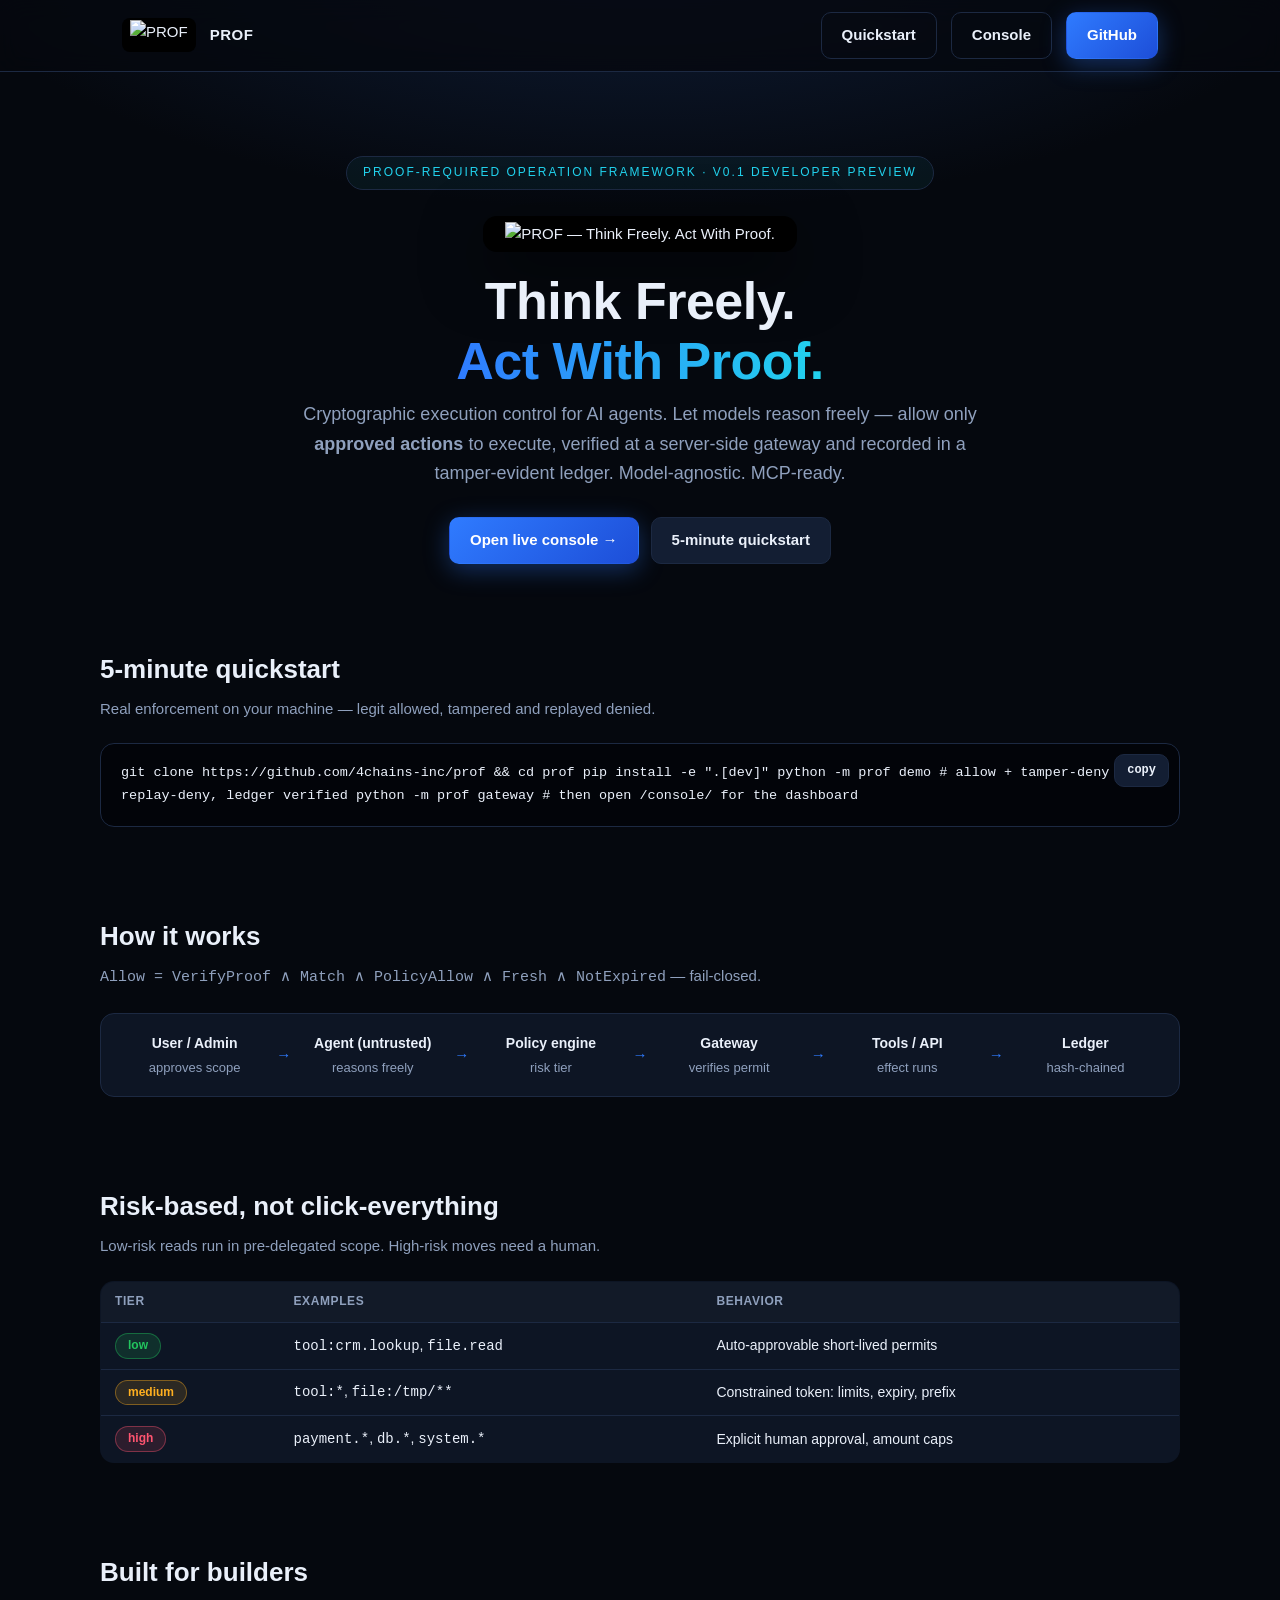
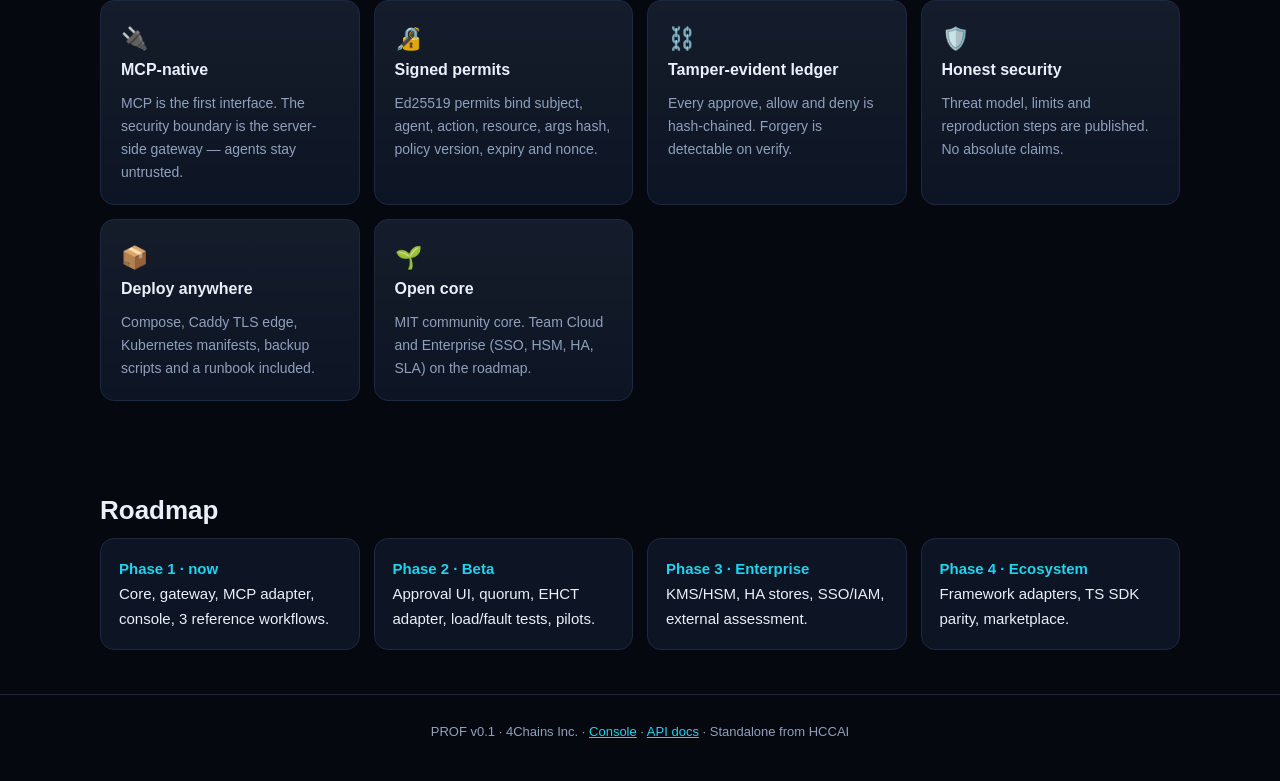
==== prof/landing.html @ af8ca9b2 "PROF console v2 + landing: tabbed ops UI, charts, red-team x5, ledger drawer, honest docs" ====
<!DOCTYPE html>
<html lang="en">
<head>
<meta charset="utf-8" />
<meta name="viewport" content="width=device-width, initial-scale=1" />
<title>PROF — Think Freely. Act With Proof.</title>
<meta name="description" content="PROF is cryptographic execution control for AI agents. Model-agnostic, MCP-ready. Think Freely. Act With Proof." />
<link rel="icon" href="/console/favicon.svg" type="image/svg+xml" />
<style>
:root{--bg:#05080e;--bg2:#0a101b;--panel:#0d1524;--line:#1c2942;--txt:#eaf0fa;--mut:#8fa0bd;--acc:#2f7bff;--cyan:#22d3ee;--ok:#22c55e;--bad:#ff5470;--warn:#ffb020;--r:14px}
*{box-sizing:border-box}html{scroll-behavior:smooth}
body{margin:0;background:radial-gradient(1200px 500px at 50% -10%,#10203d 0%,var(--bg) 60%) fixed,var(--bg);color:var(--txt);font:15px/1.65 -apple-system,BlinkMacSystemFont,"Segoe UI",Inter,Roboto,sans-serif}
a{color:var(--cyan)}
.wrap{max-width:1080px;margin:0 auto;padding:0 22px}
.nav{position:sticky;top:0;z-index:10;backdrop-filter:blur(12px);background:rgba(5,8,14,.8);border-bottom:1px solid var(--line)}
.nav .wrap{display:flex;align-items:center;gap:14px;padding:12px 22px}
.nav img{height:34px;background:#000;border-radius:8px;padding:2px 8px}
.nav .sp{flex:1}
.btn{display:inline-block;border:1px solid var(--line);background:#131e33;color:var(--txt);border-radius:10px;padding:10px 20px;font:inherit;font-weight:600;cursor:pointer;text-decoration:none}
.btn:hover{border-color:var(--acc)}
.btn.pri{background:linear-gradient(135deg,var(--acc),#1d4ed8);border-color:transparent;color:#fff;box-shadow:0 6px 24px rgba(47,123,255,.35)}
.btn.ghost{background:transparent}
.hero{padding:84px 0 40px;text-align:center}
.hero .kicker{display:inline-block;font-size:12px;letter-spacing:2px;text-transform:uppercase;color:var(--cyan);border:1px solid var(--line);border-radius:999px;padding:6px 16px;background:rgba(34,211,238,.06)}
.hero img{height:74px;background:#000;border-radius:14px;padding:6px 22px;margin:26px 0 6px;box-shadow:0 20px 60px rgba(0,0,0,.6)}
.hero h1{font-size:clamp(30px,5vw,52px);line-height:1.15;margin:14px 0 8px;letter-spacing:-.5px}
.hero h1 .grad{background:linear-gradient(90deg,var(--acc),var(--cyan));-webkit-background-clip:text;background-clip:text;color:transparent}
.hero p.sub{color:var(--mut);font-size:18px;max-width:680px;margin:0 auto 28px}
.hero .cta{display:flex;gap:12px;justify-content:center;flex-wrap:wrap}
.code{background:#020409;border:1px solid var(--line);border-radius:var(--r);padding:18px 20px;font:13.5px/1.7 ui-monospace,SFMono-Regular,Menlo,Consolas,monospace;overflow-x:auto;position:relative}
.code .copy{position:absolute;top:10px;right:10px;font-size:12px;padding:5px 12px}
.sec{padding:44px 0}
.sec h2{font-size:26px;margin:0 0 6px}
.sec p.lead{color:var(--mut);margin:0 0 22px}
.grid3{display:grid;grid-template-columns:repeat(auto-fit,minmax(240px,1fr));gap:14px}
.card{background:linear-gradient(180deg,rgba(255,255,255,.03),transparent),var(--panel);border:1px solid var(--line);border-radius:var(--r);padding:20px}
.card h3{margin:0 0 8px;font-size:16px}
.card p{margin:0;color:var(--mut);font-size:14px}
.card .ico{font-size:22px}
table{width:100%;border-collapse:collapse;font-size:14px;background:var(--panel);border:1px solid var(--line);border-radius:var(--r);overflow:hidden}
th,td{text-align:left;padding:10px 14px;border-bottom:1px solid var(--line)}
th{color:var(--mut);font-size:12px;text-transform:uppercase;letter-spacing:.6px;background:rgba(255,255,255,.02)}
.badge{display:inline-block;font-size:12px;font-weight:700;border-radius:999px;padding:2px 12px}
.b-low{background:rgba(34,197,94,.15);color:var(--ok);border:1px solid rgba(34,197,94,.4)}
.b-med{background:rgba(255,176,32,.13);color:var(--warn);border:1px solid rgba(255,176,32,.4)}
.b-high{background:rgba(255,84,112,.13);color:var(--bad);border:1px solid rgba(255,84,112,.4)}
.flow{display:flex;align-items:stretch;gap:0;flex-wrap:wrap;background:var(--panel);border:1px solid var(--line);border-radius:var(--r);padding:18px}
.flow div{flex:1 1 120px;text-align:center;font-size:13px;color:var(--mut)}
.flow div b{display:block;color:var(--txt);font-size:14px;margin-bottom:2px}
.flow .ar{align-self:center;flex:0 0 auto;color:var(--acc);font-weight:700;padding:0 6px}
footer{border-top:1px solid var(--line);padding:26px 0 40px;color:var(--mut);font-size:13px;text-align:center}
.steps{display:grid;grid-template-columns:repeat(auto-fit,minmax(200px,1fr));gap:14px;counter-reset:s}
.step{background:var(--panel);border:1px solid var(--line);border-radius:var(--r);padding:18px}
.step b{color:var(--cyan)}
</style>
</head>
<body>
<div class="nav"><div class="wrap">
  <img src="/console/logo.png" alt="PROF" />
  <span style="font-weight:800;letter-spacing:.5px">PROF</span>
  <span class="sp"></span>
  <a class="btn ghost" href="#quickstart">Quickstart</a>
  <a class="btn ghost" href="/console/">Console</a>
  <a class="btn pri" href="https://github.com/4chains-inc/prof">GitHub</a>
</div></div>

<div class="wrap hero">
  <span class="kicker">Proof-Required Operation Framework · v0.1 Developer Preview</span><br/>
  <img src="/console/logo.png" alt="PROF — Think Freely. Act With Proof." />
  <h1>Think Freely.<br/><span class="grad">Act With Proof.</span></h1>
  <p class="sub">Cryptographic execution control for AI agents. Let models reason freely — allow only <b>approved actions</b> to execute, verified at a server-side gateway and recorded in a tamper-evident ledger. Model-agnostic. MCP-ready.</p>
  <div class="cta">
    <a class="btn pri" href="/console/">Open live console →</a>
    <a class="btn" href="#quickstart">5-minute quickstart</a>
  </div>
</div>

<div class="wrap sec" id="quickstart">
  <h2>5-minute quickstart</h2>
  <p class="lead">Real enforcement on your machine — legit allowed, tampered and replayed denied.</p>
  <div class="code"><button class="btn copy" onclick="navigator.clipText&&0;navigator.clipboard.writeText(this.parentElement.innerText)">copy</button>git clone https://github.com/4chains-inc/prof &amp;&amp; cd prof
pip install -e ".[dev]"
python -m prof demo        # allow + tamper-deny + replay-deny, ledger verified
python -m prof gateway    # then open /console/ for the dashboard</div>
</div>

<div class="wrap sec">
  <h2>How it works</h2>
  <p class="lead"><code style="font-family:ui-monospace,monospace">Allow = VerifyProof ∧ Match ∧ PolicyAllow ∧ Fresh ∧ NotExpired</code> — fail-closed.</p>
  <div class="flow">
    <div><b>User / Admin</b>approves scope</div><span class="ar">→</span>
    <div><b>Agent (untrusted)</b>reasons freely</div><span class="ar">→</span>
    <div><b>Policy engine</b>risk tier</div><span class="ar">→</span>
    <div><b>Gateway</b>verifies permit</div><span class="ar">→</span>
    <div><b>Tools / API</b>effect runs</div><span class="ar">→</span>
    <div><b>Ledger</b>hash-chained</div>
  </div>
</div>

<div class="wrap sec">
  <h2>Risk-based, not click-everything</h2>
  <p class="lead">Low-risk reads run in pre-delegated scope. High-risk moves need a human.</p>
  <table><thead><tr><th>Tier</th><th>Examples</th><th>Behavior</th></tr></thead><tbody>
    <tr><td><span class="badge b-low">low</span></td><td><code>tool:crm.lookup</code>, <code>file.read</code></td><td>Auto-approvable short-lived permits</td></tr>
    <tr><td><span class="badge b-med">medium</span></td><td><code>tool:*</code>, <code>file:/tmp/**</code></td><td>Constrained token: limits, expiry, prefix</td></tr>
    <tr><td><span class="badge b-high">high</span></td><td><code>payment.*</code>, <code>db.*</code>, <code>system.*</code></td><td>Explicit human approval, amount caps</td></tr>
  </tbody></table>
</div>

<div class="wrap sec">
  <h2>Built for builders</h2>
  <div class="grid3">
    <div class="card"><div class="ico">🔌</div><h3>MCP-native</h3><p>MCP is the first interface. The security boundary is the server-side gateway — agents stay untrusted.</p></div>
    <div class="card"><div class="ico">🔏</div><h3>Signed permits</h3><p>Ed25519 permits bind subject, agent, action, resource, args hash, policy version, expiry and nonce.</p></div>
    <div class="card"><div class="ico">⛓️</div><h3>Tamper-evident ledger</h3><p>Every approve, allow and deny is hash-chained. Forgery is detectable on verify.</p></div>
    <div class="card"><div class="ico">🛡️</div><h3>Honest security</h3><p>Threat model, limits and reproduction steps are published. No absolute claims.</p></div>
    <div class="card"><div class="ico">📦</div><h3>Deploy anywhere</h3><p>Compose, Caddy TLS edge, Kubernetes manifests, backup scripts and a runbook included.</p></div>
    <div class="card"><div class="ico">🌱</div><h3>Open core</h3><p>MIT community core. Team Cloud and Enterprise (SSO, HSM, HA, SLA) on the roadmap.</p></div>
  </div>
</div>

<div class="wrap sec">
  <h2>Roadmap</h2>
  <div class="steps">
    <div class="step"><b>Phase 1 · now</b><br/>Core, gateway, MCP adapter, console, 3 reference workflows.</div>
    <div class="step"><b>Phase 2 · Beta</b><br/>Approval UI, quorum, EHCT adapter, load/fault tests, pilots.</div>
    <div class="step"><b>Phase 3 · Enterprise</b><br/>KMS/HSM, HA stores, SSO/IAM, external assessment.</div>
    <div class="step"><b>Phase 4 · Ecosystem</b><br/>Framework adapters, TS SDK parity, marketplace.</div>
  </div>
</div>

<footer>PROF v0.1 · 4Chains Inc. · <a href="/console/">Console</a> · <a href="/docs">API docs</a> · Standalone from HCCAI</footer>
</body>
</html>
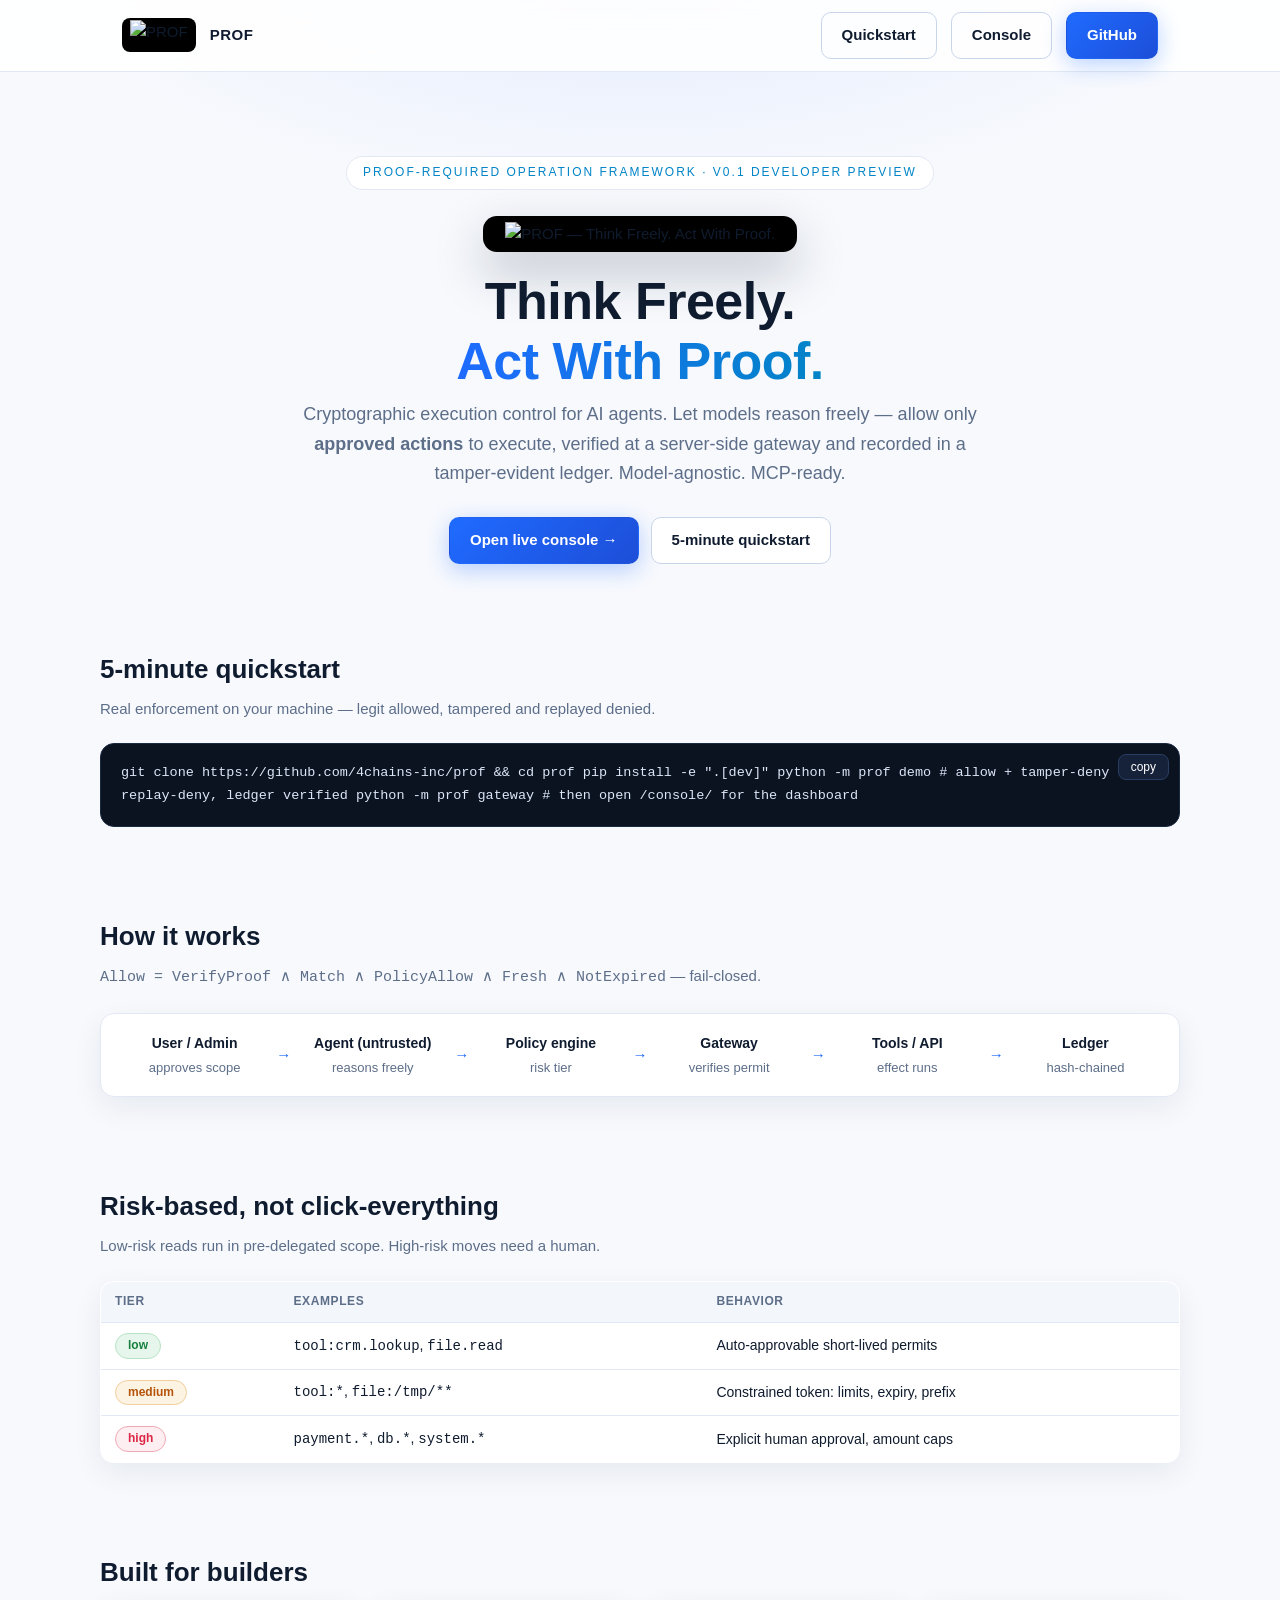
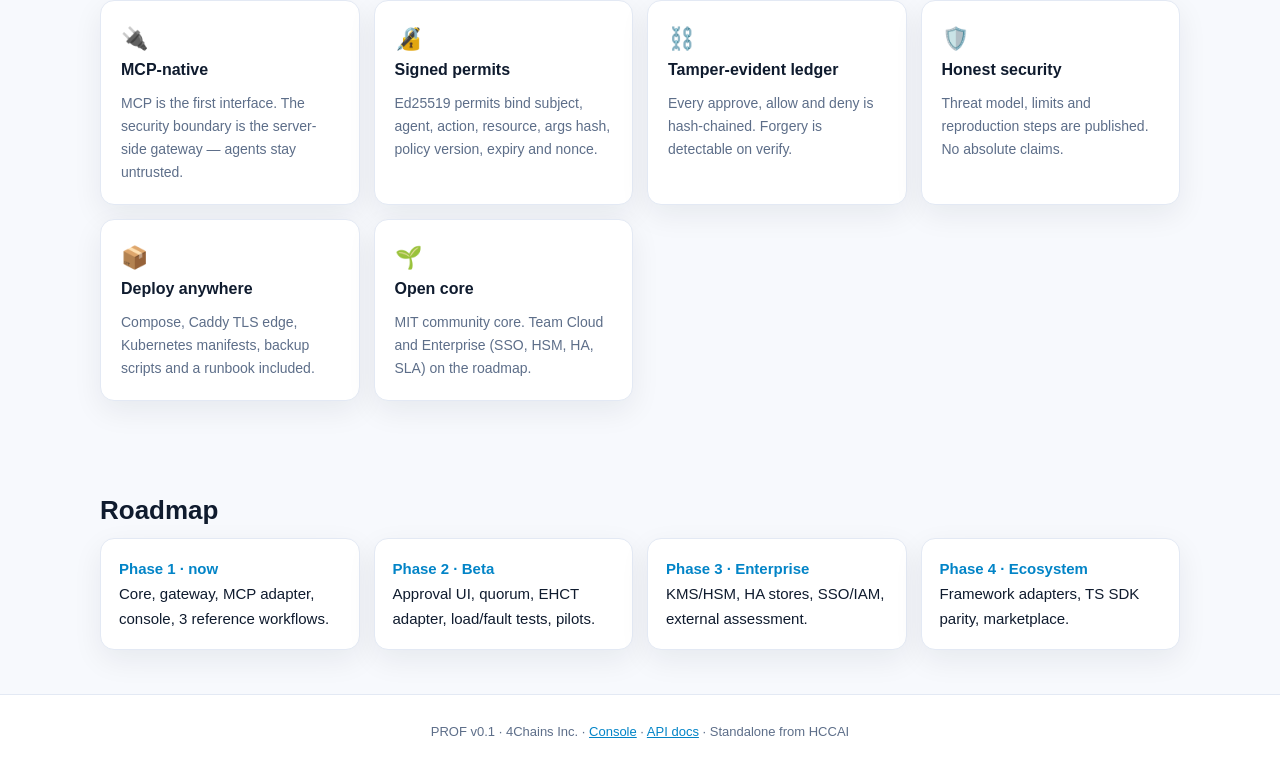
==== commit 8b91f92a: "PROF light theme: clean white UI for landing + console, dark brand chips for logo" ====
--- a/prof/landing.html
+++ b/prof/landing.html
@@ -7,50 +7,50 @@
 <meta name="description" content="PROF is cryptographic execution control for AI agents. Model-agnostic, MCP-ready. Think Freely. Act With Proof." />
 <link rel="icon" href="/console/favicon.svg" type="image/svg+xml" />
 <style>
-:root{--bg:#05080e;--bg2:#0a101b;--panel:#0d1524;--line:#1c2942;--txt:#eaf0fa;--mut:#8fa0bd;--acc:#2f7bff;--cyan:#22d3ee;--ok:#22c55e;--bad:#ff5470;--warn:#ffb020;--r:14px}
+:root{--bg:#f7f9fd;--panel:#fff;--line:#e3e9f4;--txt:#0f1b2e;--mut:#5d6e89;--acc:#1f6bff;--cyan:#0284c7;--ok:#15803d;--bad:#dc2645;--warn:#b45309;--r:14px}
 *{box-sizing:border-box}html{scroll-behavior:smooth}
-body{margin:0;background:radial-gradient(1200px 500px at 50% -10%,#10203d 0%,var(--bg) 60%) fixed,var(--bg);color:var(--txt);font:15px/1.65 -apple-system,BlinkMacSystemFont,"Segoe UI",Inter,Roboto,sans-serif}
+body{margin:0;background:radial-gradient(1000px 420px at 50% -6%,#e2ebff 0%,transparent 60%) fixed,var(--bg);color:var(--txt);font:15px/1.65 -apple-system,BlinkMacSystemFont,"Segoe UI",Inter,Roboto,sans-serif}
 a{color:var(--cyan)}
 .wrap{max-width:1080px;margin:0 auto;padding:0 22px}
-.nav{position:sticky;top:0;z-index:10;backdrop-filter:blur(12px);background:rgba(5,8,14,.8);border-bottom:1px solid var(--line)}
+.nav{position:sticky;top:0;z-index:10;backdrop-filter:blur(12px);background:rgba(255,255,255,.88);border-bottom:1px solid var(--line)}
 .nav .wrap{display:flex;align-items:center;gap:14px;padding:12px 22px}
 .nav img{height:34px;background:#000;border-radius:8px;padding:2px 8px}
 .nav .sp{flex:1}
-.btn{display:inline-block;border:1px solid var(--line);background:#131e33;color:var(--txt);border-radius:10px;padding:10px 20px;font:inherit;font-weight:600;cursor:pointer;text-decoration:none}
+.btn{display:inline-block;border:1px solid #c9d5ea;background:#fff;color:var(--txt);border-radius:10px;padding:10px 20px;font:inherit;font-weight:600;cursor:pointer;text-decoration:none}
 .btn:hover{border-color:var(--acc)}
-.btn.pri{background:linear-gradient(135deg,var(--acc),#1d4ed8);border-color:transparent;color:#fff;box-shadow:0 6px 24px rgba(47,123,255,.35)}
+.btn.pri{background:linear-gradient(135deg,#1f6bff,#1d4ed8);border-color:transparent;color:#fff;box-shadow:0 6px 22px rgba(31,107,255,.3)}
 .btn.ghost{background:transparent}
 .hero{padding:84px 0 40px;text-align:center}
-.hero .kicker{display:inline-block;font-size:12px;letter-spacing:2px;text-transform:uppercase;color:var(--cyan);border:1px solid var(--line);border-radius:999px;padding:6px 16px;background:rgba(34,211,238,.06)}
-.hero img{height:74px;background:#000;border-radius:14px;padding:6px 22px;margin:26px 0 6px;box-shadow:0 20px 60px rgba(0,0,0,.6)}
+.hero .kicker{display:inline-block;font-size:12px;letter-spacing:2px;text-transform:uppercase;color:var(--cyan);border:1px solid var(--line);border-radius:999px;padding:6px 16px;background:#fff}
+.hero img{height:74px;background:#000;border-radius:14px;padding:6px 22px;margin:26px 0 6px;box-shadow:0 20px 50px rgba(16,28,48,.25)}
 .hero h1{font-size:clamp(30px,5vw,52px);line-height:1.15;margin:14px 0 8px;letter-spacing:-.5px}
-.hero h1 .grad{background:linear-gradient(90deg,var(--acc),var(--cyan));-webkit-background-clip:text;background-clip:text;color:transparent}
+.hero h1 .grad{background:linear-gradient(90deg,#1f6bff,#0284c7);-webkit-background-clip:text;background-clip:text;color:transparent}
 .hero p.sub{color:var(--mut);font-size:18px;max-width:680px;margin:0 auto 28px}
 .hero .cta{display:flex;gap:12px;justify-content:center;flex-wrap:wrap}
-.code{background:#020409;border:1px solid var(--line);border-radius:var(--r);padding:18px 20px;font:13.5px/1.7 ui-monospace,SFMono-Regular,Menlo,Consolas,monospace;overflow-x:auto;position:relative}
-.code .copy{position:absolute;top:10px;right:10px;font-size:12px;padding:5px 12px}
+.code{background:#0b1220;color:#dbe6f7;border:1px solid #1b2942;border-radius:var(--r);padding:18px 20px;font:13.5px/1.7 ui-monospace,SFMono-Regular,Menlo,Consolas,monospace;overflow-x:auto;position:relative;text-align:left}
+.code .copy{position:absolute;top:10px;right:10px;font-size:12px;padding:5px 12px;background:#16223a;color:#fff;border:1px solid #2a3d63;border-radius:8px;cursor:pointer}
 .sec{padding:44px 0}
 .sec h2{font-size:26px;margin:0 0 6px}
 .sec p.lead{color:var(--mut);margin:0 0 22px}
 .grid3{display:grid;grid-template-columns:repeat(auto-fit,minmax(240px,1fr));gap:14px}
-.card{background:linear-gradient(180deg,rgba(255,255,255,.03),transparent),var(--panel);border:1px solid var(--line);border-radius:var(--r);padding:20px}
+.card{background:var(--panel);border:1px solid var(--line);border-radius:var(--r);padding:20px;box-shadow:0 10px 30px rgba(16,28,48,.07)}
 .card h3{margin:0 0 8px;font-size:16px}
 .card p{margin:0;color:var(--mut);font-size:14px}
 .card .ico{font-size:22px}
-table{width:100%;border-collapse:collapse;font-size:14px;background:var(--panel);border:1px solid var(--line);border-radius:var(--r);overflow:hidden}
+table{width:100%;border-collapse:collapse;font-size:14px;background:var(--panel);border:1px solid var(--line);border-radius:var(--r);overflow:hidden;box-shadow:0 10px 30px rgba(16,28,48,.07)}
 th,td{text-align:left;padding:10px 14px;border-bottom:1px solid var(--line)}
-th{color:var(--mut);font-size:12px;text-transform:uppercase;letter-spacing:.6px;background:rgba(255,255,255,.02)}
+th{color:var(--mut);font-size:12px;text-transform:uppercase;letter-spacing:.6px;background:#f3f6fb}
 .badge{display:inline-block;font-size:12px;font-weight:700;border-radius:999px;padding:2px 12px}
-.b-low{background:rgba(34,197,94,.15);color:var(--ok);border:1px solid rgba(34,197,94,.4)}
-.b-med{background:rgba(255,176,32,.13);color:var(--warn);border:1px solid rgba(255,176,32,.4)}
-.b-high{background:rgba(255,84,112,.13);color:var(--bad);border:1px solid rgba(255,84,112,.4)}
-.flow{display:flex;align-items:stretch;gap:0;flex-wrap:wrap;background:var(--panel);border:1px solid var(--line);border-radius:var(--r);padding:18px}
+.b-low{background:#e7f6ec;color:var(--ok);border:1px solid #b7e3c4}
+.b-med{background:#fdf3e3;color:var(--warn);border:1px solid #f0cf9a}
+.b-high{background:#fdeef1;color:var(--bad);border:1px solid #f0a8b5}
+.flow{display:flex;align-items:stretch;gap:0;flex-wrap:wrap;background:var(--panel);border:1px solid var(--line);border-radius:var(--r);padding:18px;box-shadow:0 10px 30px rgba(16,28,48,.07)}
 .flow div{flex:1 1 120px;text-align:center;font-size:13px;color:var(--mut)}
 .flow div b{display:block;color:var(--txt);font-size:14px;margin-bottom:2px}
 .flow .ar{align-self:center;flex:0 0 auto;color:var(--acc);font-weight:700;padding:0 6px}
-footer{border-top:1px solid var(--line);padding:26px 0 40px;color:var(--mut);font-size:13px;text-align:center}
-.steps{display:grid;grid-template-columns:repeat(auto-fit,minmax(200px,1fr));gap:14px;counter-reset:s}
-.step{background:var(--panel);border:1px solid var(--line);border-radius:var(--r);padding:18px}
+footer{border-top:1px solid var(--line);padding:26px 0 40px;color:var(--mut);font-size:13px;text-align:center;background:#fff}
+.steps{display:grid;grid-template-columns:repeat(auto-fit,minmax(200px,1fr));gap:14px}
+.step{background:var(--panel);border:1px solid var(--line);border-radius:var(--r);padding:18px;box-shadow:0 10px 30px rgba(16,28,48,.07)}
 .step b{color:var(--cyan)}
 </style>
 </head>
@@ -78,7 +78,7 @@
 <div class="wrap sec" id="quickstart">
   <h2>5-minute quickstart</h2>
   <p class="lead">Real enforcement on your machine — legit allowed, tampered and replayed denied.</p>
-  <div class="code"><button class="btn copy" onclick="navigator.clipText&&0;navigator.clipboard.writeText(this.parentElement.innerText)">copy</button>git clone https://github.com/4chains-inc/prof &amp;&amp; cd prof
+  <div class="code"><button class="copy" onclick="navigator.clipboard.writeText(this.parentElement.innerText)">copy</button>git clone https://github.com/4chains-inc/prof &amp;&amp; cd prof
 pip install -e ".[dev]"
 python -m prof demo        # allow + tamper-deny + replay-deny, ledger verified
 python -m prof gateway    # then open /console/ for the dashboard</div>
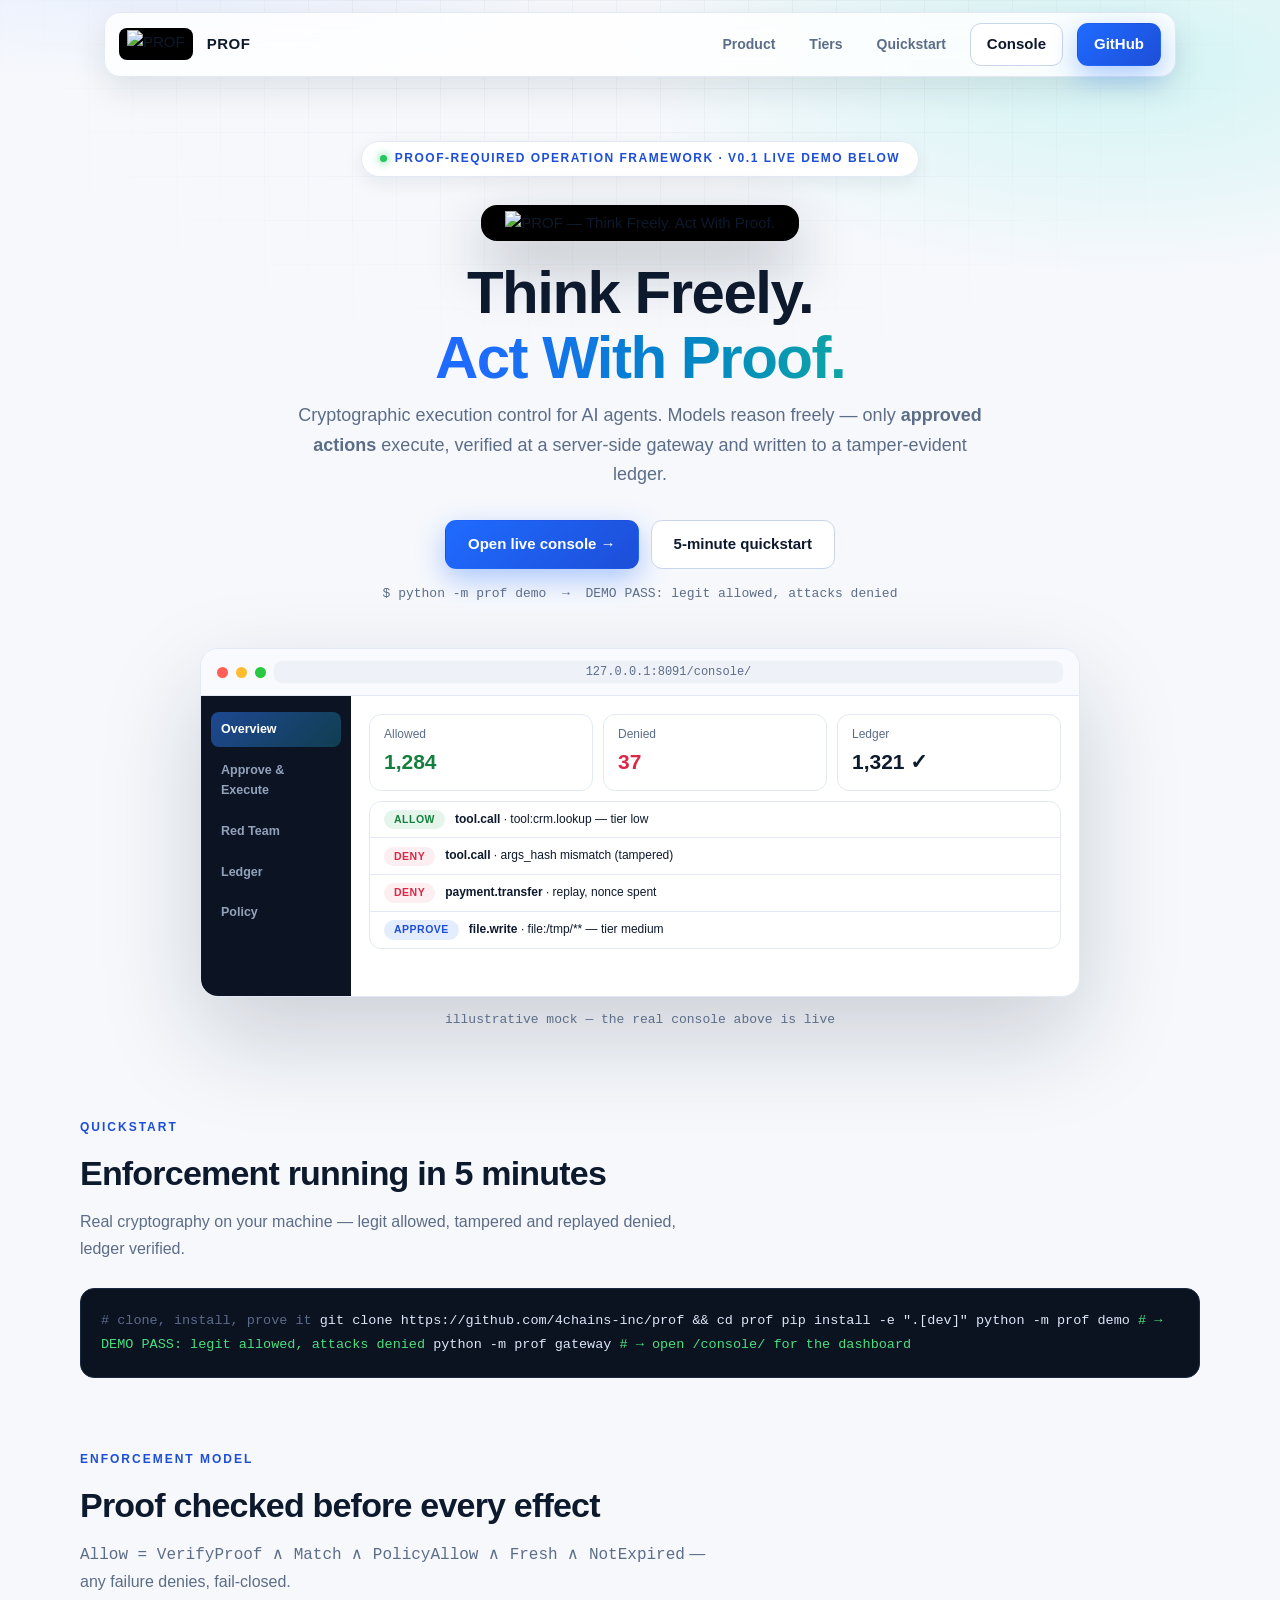
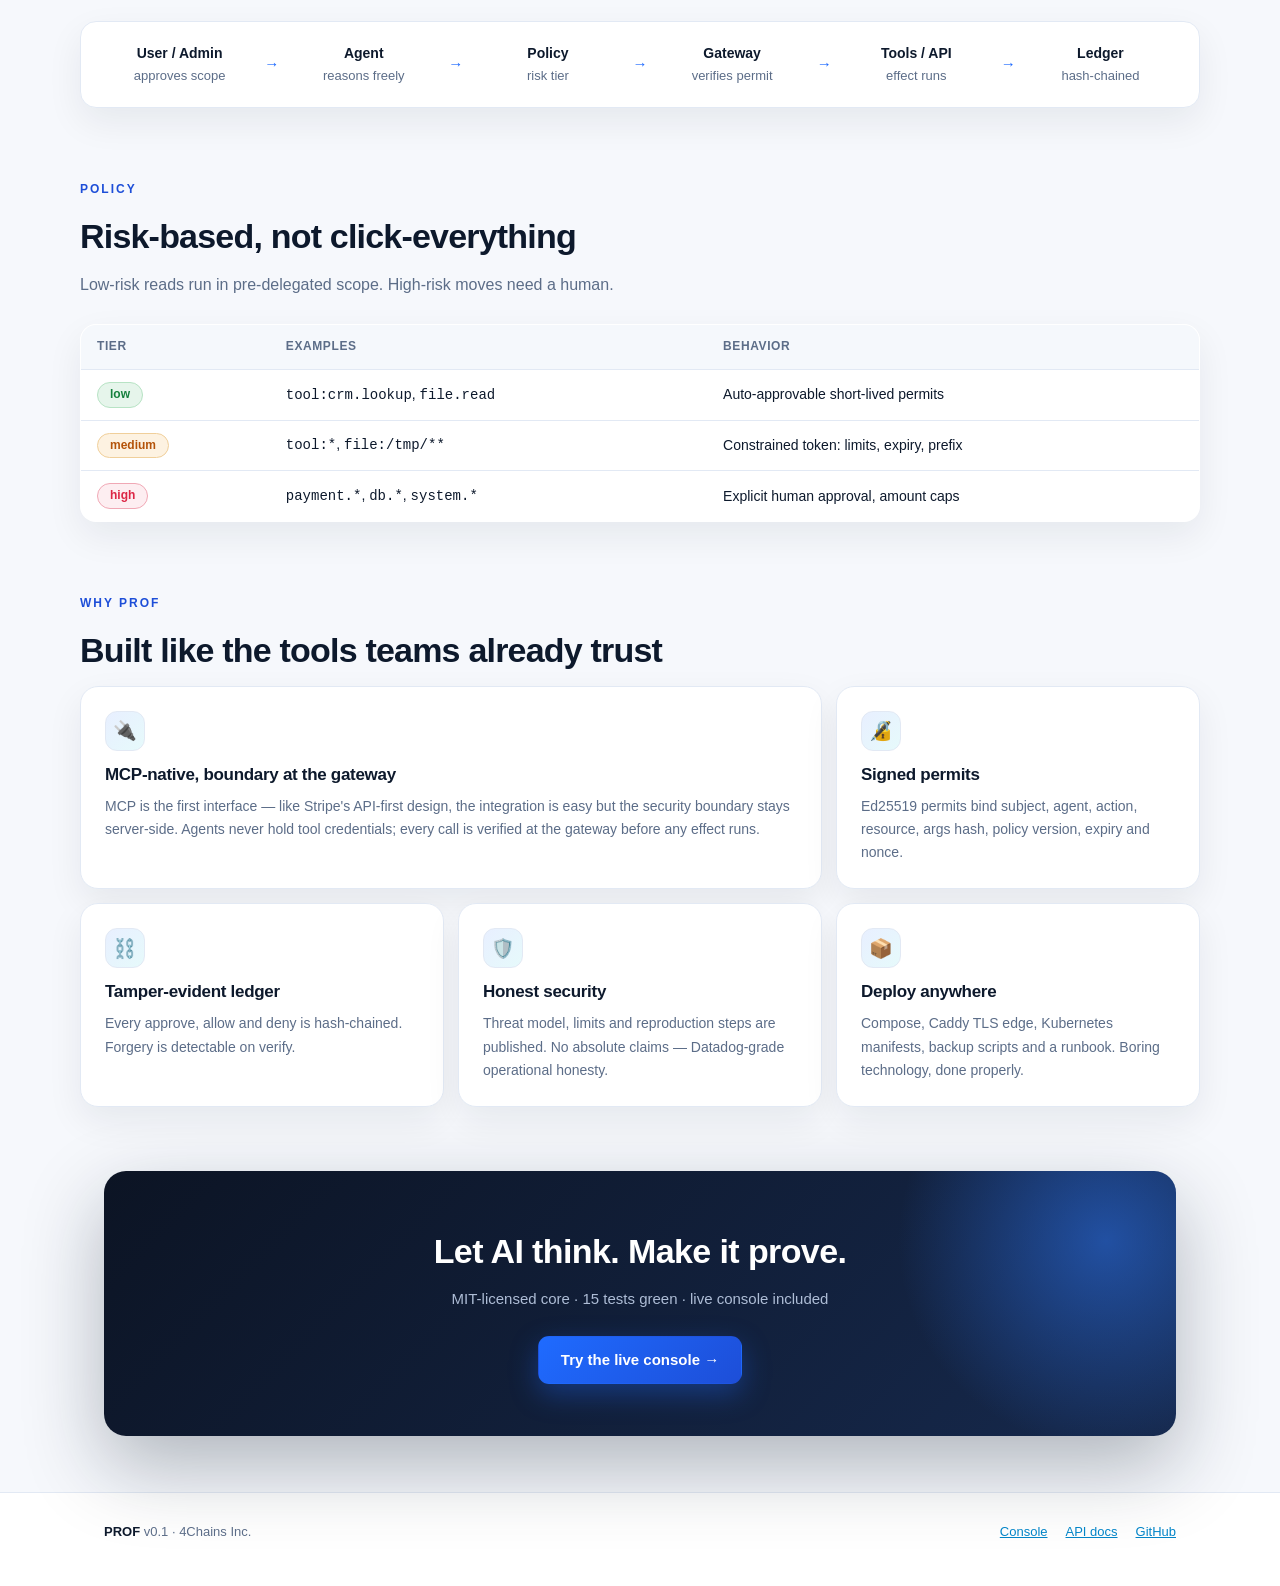
==== commit 8580af18: "PROF design v3: sidebar console, area chart, deltas, shortcuts, bento landing with product mock" ====
--- a/prof/landing.html
+++ b/prof/landing.html
@@ -7,97 +7,164 @@
 <meta name="description" content="PROF is cryptographic execution control for AI agents. Model-agnostic, MCP-ready. Think Freely. Act With Proof." />
 <link rel="icon" href="/console/favicon.svg" type="image/svg+xml" />
 <style>
-:root{--bg:#f7f9fd;--panel:#fff;--line:#e3e9f4;--txt:#0f1b2e;--mut:#5d6e89;--acc:#1f6bff;--cyan:#0284c7;--ok:#15803d;--bad:#dc2645;--warn:#b45309;--r:14px}
+:root{--bg:#f6f8fc;--panel:#fff;--line:#e2e9f4;--txt:#0d192c;--mut:#5c6d88;--acc:#1f6bff;--acc2:#1d4ed8;--cyan:#0284c7;
+--ok:#15803d;--bad:#dc2645;--warn:#b45309;--r:16px}
 *{box-sizing:border-box}html{scroll-behavior:smooth}
-body{margin:0;background:radial-gradient(1000px 420px at 50% -6%,#e2ebff 0%,transparent 60%) fixed,var(--bg);color:var(--txt);font:15px/1.65 -apple-system,BlinkMacSystemFont,"Segoe UI",Inter,Roboto,sans-serif}
+body{margin:0;color:var(--txt);font:15px/1.65 -apple-system,BlinkMacSystemFont,"Segoe UI",Inter,Roboto,sans-serif;
+background:radial-gradient(900px 380px at 12% -4%,#dbe7ff 0%,transparent 55%),radial-gradient(900px 380px at 88% 2%,#d3f4f4 0%,transparent 55%),var(--bg)}
+body::before{content:"";position:fixed;inset:0;pointer-events:none;
+background-image:linear-gradient(#0d192c08 1px,transparent 1px),linear-gradient(90deg,#0d192c08 1px,transparent 1px);background-size:44px 44px;
+mask-image:radial-gradient(900px 500px at 50% 0%,#000 30%,transparent 75%)}
 a{color:var(--cyan)}
-.wrap{max-width:1080px;margin:0 auto;padding:0 22px}
-.nav{position:sticky;top:0;z-index:10;backdrop-filter:blur(12px);background:rgba(255,255,255,.88);border-bottom:1px solid var(--line)}
-.nav .wrap{display:flex;align-items:center;gap:14px;padding:12px 22px}
-.nav img{height:34px;background:#000;border-radius:8px;padding:2px 8px}
-.nav .sp{flex:1}
-.btn{display:inline-block;border:1px solid #c9d5ea;background:#fff;color:var(--txt);border-radius:10px;padding:10px 20px;font:inherit;font-weight:600;cursor:pointer;text-decoration:none}
-.btn:hover{border-color:var(--acc)}
-.btn.pri{background:linear-gradient(135deg,#1f6bff,#1d4ed8);border-color:transparent;color:#fff;box-shadow:0 6px 22px rgba(31,107,255,.3)}
-.btn.ghost{background:transparent}
-.hero{padding:84px 0 40px;text-align:center}
-.hero .kicker{display:inline-block;font-size:12px;letter-spacing:2px;text-transform:uppercase;color:var(--cyan);border:1px solid var(--line);border-radius:999px;padding:6px 16px;background:#fff}
-.hero img{height:74px;background:#000;border-radius:14px;padding:6px 22px;margin:26px 0 6px;box-shadow:0 20px 50px rgba(16,28,48,.25)}
-.hero h1{font-size:clamp(30px,5vw,52px);line-height:1.15;margin:14px 0 8px;letter-spacing:-.5px}
-.hero h1 .grad{background:linear-gradient(90deg,#1f6bff,#0284c7);-webkit-background-clip:text;background-clip:text;color:transparent}
-.hero p.sub{color:var(--mut);font-size:18px;max-width:680px;margin:0 auto 28px}
-.hero .cta{display:flex;gap:12px;justify-content:center;flex-wrap:wrap}
-.code{background:#0b1220;color:#dbe6f7;border:1px solid #1b2942;border-radius:var(--r);padding:18px 20px;font:13.5px/1.7 ui-monospace,SFMono-Regular,Menlo,Consolas,monospace;overflow-x:auto;position:relative;text-align:left}
-.code .copy{position:absolute;top:10px;right:10px;font-size:12px;padding:5px 12px;background:#16223a;color:#fff;border:1px solid #2a3d63;border-radius:8px;cursor:pointer}
-.sec{padding:44px 0}
-.sec h2{font-size:26px;margin:0 0 6px}
-.sec p.lead{color:var(--mut);margin:0 0 22px}
-.grid3{display:grid;grid-template-columns:repeat(auto-fit,minmax(240px,1fr));gap:14px}
-.card{background:var(--panel);border:1px solid var(--line);border-radius:var(--r);padding:20px;box-shadow:0 10px 30px rgba(16,28,48,.07)}
-.card h3{margin:0 0 8px;font-size:16px}
+.wrap{max-width:1120px;margin:0 auto;padding:0 24px;position:relative}
+.nav{position:sticky;top:12px;z-index:20}
+.nav .bar{display:flex;align-items:center;gap:14px;background:rgba(255,255,255,.82);backdrop-filter:blur(14px);
+border:1px solid var(--line);border-radius:16px;padding:10px 14px;box-shadow:0 12px 34px rgba(13,25,44,.1)}
+.nav img{height:32px;background:#000;border-radius:8px;padding:2px 8px}
+.nav b{letter-spacing:.5px}.nav .sp{flex:1}
+.nav a.lnk{color:var(--mut);text-decoration:none;font-weight:600;font-size:14px;padding:8px 10px}
+.nav a.lnk:hover{color:var(--txt)}
+.btn{display:inline-block;border:1px solid #c9d5ea;background:#fff;color:var(--txt);border-radius:11px;padding:11px 22px;
+font:inherit;font-weight:700;cursor:pointer;text-decoration:none;transition:transform .08s,box-shadow .15s}
+.btn:hover{box-shadow:0 8px 24px rgba(31,107,255,.18)}
+.btn.pri{background:linear-gradient(135deg,#1f6bff,#1d4ed8);border-color:transparent;color:#fff;box-shadow:0 10px 28px rgba(31,107,255,.35)}
+.hero{text-align:center;padding:76px 0 10px}
+.kicker{display:inline-flex;align-items:center;gap:8px;font-size:12px;font-weight:700;letter-spacing:1.5px;text-transform:uppercase;
+color:var(--acc2);background:#fff;border:1px solid var(--line);border-radius:999px;padding:7px 18px;box-shadow:0 6px 18px rgba(13,25,44,.07)}
+.kicker i{width:7px;height:7px;border-radius:50%;background:#22c55e;box-shadow:0 0 8px #22c55e}
+.hero img.logo{height:76px;background:#000;border-radius:16px;padding:6px 24px;margin:28px 0 4px;box-shadow:0 24px 60px rgba(13,25,44,.3)}
+.hero h1{font-size:clamp(34px,5.4vw,60px);line-height:1.08;margin:16px 0 10px;letter-spacing:-1.5px}
+.grad{background:linear-gradient(92deg,#1f6bff 10%,#0284c7 60%,#0ea5a5);-webkit-background-clip:text;background-clip:text;color:transparent}
+.sub{color:var(--mut);font-size:18px;max-width:700px;margin:0 auto 30px}
+.cta{display:flex;gap:12px;justify-content:center;flex-wrap:wrap;margin-bottom:14px}
+.micro{color:var(--mut);font-size:13px;font-family:ui-monospace,monospace}
+/* product mock */
+.mock{margin:44px auto 0;max-width:880px;background:#fff;border:1px solid var(--line);border-radius:18px;
+box-shadow:0 40px 100px rgba(13,25,44,.18);overflow:hidden;text-align:left}
+.mock .bar{display:flex;align-items:center;gap:8px;padding:12px 16px;border-bottom:1px solid var(--line);background:#f8fafd}
+.dot3{width:11px;height:11px;border-radius:50%}.r{background:#ff5f57}.y{background:#febc2e}.g{background:#28c840}
+.mock .url{flex:1;text-align:center;font:12px ui-monospace,monospace;color:var(--mut);background:#eef2f8;border-radius:7px;padding:4px}
+.mock .body{display:grid;grid-template-columns:150px 1fr;min-height:300px}
+.mock .mnav{background:#0c1424;color:#93a2bb;padding:16px 10px;display:flex;flex-direction:column;gap:6px;font-size:12.5px;font-weight:600}
+.mock .mnav span{padding:7px 10px;border-radius:8px}
+.mock .mnav .on{background:linear-gradient(135deg,rgba(47,123,255,.5),rgba(34,211,238,.22));color:#fff}
+.mock .mcontent{padding:18px;display:flex;flex-direction:column;gap:10px}
+.mrow{display:flex;gap:10px}
+.mchip{flex:1;border:1px solid var(--line);border-radius:12px;padding:10px 14px;font-size:12px;color:var(--mut)}
+.mchip b{display:block;font-size:21px;color:var(--txt)}
+.mchip.ok b{color:var(--ok)}.mchip.bad b{color:var(--bad)}
+.mfeed{border:1px solid var(--line);border-radius:12px;overflow:hidden;font-size:12px}
+.mfeed div{padding:8px 14px;border-bottom:1px solid var(--line);display:flex;gap:10px;align-items:center}
+.mfeed div:last-child{border:0}
+.tag{font-size:10.5px;font-weight:800;border-radius:999px;padding:1px 10px;text-transform:uppercase;letter-spacing:.5px}
+.t-allow{background:#e6f5eb;color:var(--ok)}.t-deny{background:#fdeef1;color:var(--bad)}.t-appr{background:#e3edff;color:#1d4ed8}
+@media(max-width:640px){.mock .body{grid-template-columns:1fr}.mock .mnav{flex-direction:row}}
+/* sections */
+.sec{padding:64px 0 8px}
+.eyebrow{font-size:12px;font-weight:800;letter-spacing:2px;text-transform:uppercase;color:var(--acc2);margin-bottom:8px}
+.sec h2{font-size:clamp(24px,3.4vw,34px);margin:0 0 8px;letter-spacing:-.8px}
+.lead{color:var(--mut);margin:0 0 26px;max-width:640px;font-size:16px}
+.bento{display:grid;grid-template-columns:repeat(3,1fr);gap:14px}
+.bento .card{background:var(--panel);border:1px solid var(--line);border-radius:18px;padding:24px;box-shadow:0 14px 36px rgba(13,25,44,.07)}
+.bento .span2{grid-column:span 2}
+.card h3{margin:10px 0 6px;font-size:17px;letter-spacing:-.3px}
 .card p{margin:0;color:var(--mut);font-size:14px}
-.card .ico{font-size:22px}
-table{width:100%;border-collapse:collapse;font-size:14px;background:var(--panel);border:1px solid var(--line);border-radius:var(--r);overflow:hidden;box-shadow:0 10px 30px rgba(16,28,48,.07)}
-th,td{text-align:left;padding:10px 14px;border-bottom:1px solid var(--line)}
-th{color:var(--mut);font-size:12px;text-transform:uppercase;letter-spacing:.6px;background:#f3f6fb}
-.badge{display:inline-block;font-size:12px;font-weight:700;border-radius:999px;padding:2px 12px}
-.b-low{background:#e7f6ec;color:var(--ok);border:1px solid #b7e3c4}
-.b-med{background:#fdf3e3;color:var(--warn);border:1px solid #f0cf9a}
+.ico{width:40px;height:40px;border-radius:12px;display:flex;align-items:center;justify-content:center;font-size:19px;
+background:linear-gradient(135deg,#e8efff,#e6fafb);border:1px solid var(--line)}
+.code{background:#0b1220;color:#dbe6f7;border:1px solid #1b2942;border-radius:14px;padding:20px 22px 20px 20px;
+font:13.5px/1.75 ui-monospace,Menlo,Consolas,monospace;overflow-x:auto}
+.code .cm{color:#5b6b8c}.code .cg{color:#4ade80}
+@media(max-width:860px){.bento{grid-template-columns:1fr}.bento .span2{grid-column:auto}}
+table{width:100%;border-collapse:collapse;font-size:14px;background:#fff;border:1px solid var(--line);border-radius:16px;overflow:hidden;box-shadow:0 14px 36px rgba(13,25,44,.07)}
+th,td{text-align:left;padding:12px 16px;border-bottom:1px solid var(--line)}
+th{color:var(--mut);font-size:12px;text-transform:uppercase;letter-spacing:.6px;background:#f5f8fc}
+.badge{display:inline-block;font-size:12px;font-weight:800;border-radius:999px;padding:2px 12px}
+.b-low{background:#e6f5eb;color:var(--ok);border:1px solid #b7e3c4}
+.b-med{background:#fdf2e1;color:var(--warn);border:1px solid #f0cf9a}
 .b-high{background:#fdeef1;color:var(--bad);border:1px solid #f0a8b5}
-.flow{display:flex;align-items:stretch;gap:0;flex-wrap:wrap;background:var(--panel);border:1px solid var(--line);border-radius:var(--r);padding:18px;box-shadow:0 10px 30px rgba(16,28,48,.07)}
-.flow div{flex:1 1 120px;text-align:center;font-size:13px;color:var(--mut)}
-.flow div b{display:block;color:var(--txt);font-size:14px;margin-bottom:2px}
-.flow .ar{align-self:center;flex:0 0 auto;color:var(--acc);font-weight:700;padding:0 6px}
-footer{border-top:1px solid var(--line);padding:26px 0 40px;color:var(--mut);font-size:13px;text-align:center;background:#fff}
-.steps{display:grid;grid-template-columns:repeat(auto-fit,minmax(200px,1fr));gap:14px}
-.step{background:var(--panel);border:1px solid var(--line);border-radius:var(--r);padding:18px;box-shadow:0 10px 30px rgba(16,28,48,.07)}
-.step b{color:var(--cyan)}
+.flow{display:flex;align-items:stretch;gap:0;flex-wrap:wrap;background:#fff;border:1px solid var(--line);border-radius:16px;padding:20px;box-shadow:0 14px 36px rgba(13,25,44,.07)}
+.flow div{flex:1 1 110px;text-align:center;font-size:13px;color:var(--mut)}
+.flow div b{display:block;color:var(--txt);font-size:14px}
+.flow .ar{align-self:center;flex:0 0 auto;color:var(--acc);font-weight:800;padding:0 6px}
+.cta-band{margin:56px 0;background:linear-gradient(135deg,#0c1424,#16294d);border-radius:22px;padding:52px 30px;text-align:center;color:#fff;
+box-shadow:0 30px 80px rgba(13,25,44,.3);position:relative;overflow:hidden}
+.cta-band::before{content:"";position:absolute;width:420px;height:420px;border-radius:50%;right:-140px;top:-140px;background:radial-gradient(circle,rgba(47,123,255,.5),transparent 70%)}
+.cta-band h2{margin:0 0 8px;font-size:clamp(24px,3.4vw,34px);letter-spacing:-.6px}
+.cta-band p{color:#aebdd6;margin:0 0 24px}
+footer{border-top:1px solid var(--line);margin-top:20px;padding:28px 0 44px;color:var(--mut);font-size:13px;background:#fff}
+footer .wrap{display:flex;gap:18px;align-items:center;flex-wrap:wrap}
+footer .sp{flex:1}
 </style>
 </head>
 <body>
-<div class="nav"><div class="wrap">
-  <img src="/console/logo.png" alt="PROF" />
-  <span style="font-weight:800;letter-spacing:.5px">PROF</span>
+<div class="wrap nav"><div class="bar">
+  <img src="/console/logo.png" alt="PROF" /><b>PROF</b>
   <span class="sp"></span>
-  <a class="btn ghost" href="#quickstart">Quickstart</a>
-  <a class="btn ghost" href="/console/">Console</a>
-  <a class="btn pri" href="https://github.com/4chains-inc/prof">GitHub</a>
+  <a class="lnk" href="#product">Product</a><a class="lnk" href="#tiers">Tiers</a><a class="lnk" href="#quickstart">Quickstart</a>
+  <a class="btn" href="/console/" style="padding:8px 16px">Console</a>
+  <a class="btn pri" href="https://github.com/4chains-inc/prof" style="padding:8px 16px">GitHub</a>
 </div></div>
 
 <div class="wrap hero">
-  <span class="kicker">Proof-Required Operation Framework · v0.1 Developer Preview</span><br/>
-  <img src="/console/logo.png" alt="PROF — Think Freely. Act With Proof." />
+  <span class="kicker"><i></i>Proof-Required Operation Framework · v0.1 live demo below</span><br/>
+  <img class="logo" src="/console/logo.png" alt="PROF — Think Freely. Act With Proof." />
   <h1>Think Freely.<br/><span class="grad">Act With Proof.</span></h1>
-  <p class="sub">Cryptographic execution control for AI agents. Let models reason freely — allow only <b>approved actions</b> to execute, verified at a server-side gateway and recorded in a tamper-evident ledger. Model-agnostic. MCP-ready.</p>
+  <p class="sub">Cryptographic execution control for AI agents. Models reason freely — only <b>approved actions</b> execute, verified at a server-side gateway and written to a tamper-evident ledger.</p>
   <div class="cta">
     <a class="btn pri" href="/console/">Open live console →</a>
     <a class="btn" href="#quickstart">5-minute quickstart</a>
   </div>
+  <div class="micro">$ python -m prof demo &nbsp;→&nbsp; DEMO PASS: legit allowed, attacks denied</div>
+
+  <div class="mock" id="product">
+    <div class="bar"><span class="dot3 r"></span><span class="dot3 y"></span><span class="dot3 g"></span><span class="url">127.0.0.1:8091/console/</span></div>
+    <div class="body">
+      <div class="mnav"><span class="on">Overview</span><span>Approve &amp; Execute</span><span>Red Team</span><span>Ledger</span><span>Policy</span></div>
+      <div class="mcontent">
+        <div class="mrow">
+          <div class="mchip ok"><span>Allowed</span><b>1,284</b></div>
+          <div class="mchip bad"><span>Denied</span><b>37</b></div>
+          <div class="mchip"><span>Ledger</span><b>1,321 ✓</b></div>
+        </div>
+        <div class="mfeed">
+          <div><span class="tag t-allow">allow</span><span><b>tool.call</b> · tool:crm.lookup — tier low</span></div>
+          <div><span class="tag t-deny">deny</span><span><b>tool.call</b> · args_hash mismatch (tampered)</span></div>
+          <div><span class="tag t-deny">deny</span><span><b>payment.transfer</b> · replay, nonce spent</span></div>
+          <div><span class="tag t-appr">approve</span><span><b>file.write</b> · file:/tmp/** — tier medium</span></div>
+        </div>
+      </div>
+    </div>
+  </div>
+  <p class="micro" style="margin-top:12px">illustrative mock — the real console above is live</p>
 </div>
 
 <div class="wrap sec" id="quickstart">
-  <h2>5-minute quickstart</h2>
-  <p class="lead">Real enforcement on your machine — legit allowed, tampered and replayed denied.</p>
-  <div class="code"><button class="copy" onclick="navigator.clipboard.writeText(this.parentElement.innerText)">copy</button>git clone https://github.com/4chains-inc/prof &amp;&amp; cd prof
+  <div class="eyebrow">Quickstart</div>
+  <h2>Enforcement running in 5 minutes</h2>
+  <p class="lead">Real cryptography on your machine — legit allowed, tampered and replayed denied, ledger verified.</p>
+  <div class="code"><span class="cm"># clone, install, prove it</span>
+git clone https://github.com/4chains-inc/prof &amp;&amp; cd prof
 pip install -e ".[dev]"
-python -m prof demo        # allow + tamper-deny + replay-deny, ledger verified
-python -m prof gateway    # then open /console/ for the dashboard</div>
+python -m prof demo        <span class="cg"># → DEMO PASS: legit allowed, attacks denied</span>
+python -m prof gateway    <span class="cg"># → open /console/ for the dashboard</span></div>
 </div>
 
 <div class="wrap sec">
-  <h2>How it works</h2>
-  <p class="lead"><code style="font-family:ui-monospace,monospace">Allow = VerifyProof ∧ Match ∧ PolicyAllow ∧ Fresh ∧ NotExpired</code> — fail-closed.</p>
+  <div class="eyebrow">Enforcement model</div>
+  <h2>Proof checked before every effect</h2>
+  <p class="lead"><code style="font-family:ui-monospace,monospace">Allow = VerifyProof ∧ Match ∧ PolicyAllow ∧ Fresh ∧ NotExpired</code> — any failure denies, fail-closed.</p>
   <div class="flow">
     <div><b>User / Admin</b>approves scope</div><span class="ar">→</span>
-    <div><b>Agent (untrusted)</b>reasons freely</div><span class="ar">→</span>
-    <div><b>Policy engine</b>risk tier</div><span class="ar">→</span>
+    <div><b>Agent</b>reasons freely</div><span class="ar">→</span>
+    <div><b>Policy</b>risk tier</div><span class="ar">→</span>
     <div><b>Gateway</b>verifies permit</div><span class="ar">→</span>
     <div><b>Tools / API</b>effect runs</div><span class="ar">→</span>
     <div><b>Ledger</b>hash-chained</div>
   </div>
 </div>
 
-<div class="wrap sec">
+<div class="wrap sec" id="tiers">
+  <div class="eyebrow">Policy</div>
   <h2>Risk-based, not click-everything</h2>
   <p class="lead">Low-risk reads run in pre-delegated scope. High-risk moves need a human.</p>
   <table><thead><tr><th>Tier</th><th>Examples</th><th>Behavior</th></tr></thead><tbody>
@@ -108,27 +175,28 @@
 </div>
 
 <div class="wrap sec">
-  <h2>Built for builders</h2>
-  <div class="grid3">
-    <div class="card"><div class="ico">🔌</div><h3>MCP-native</h3><p>MCP is the first interface. The security boundary is the server-side gateway — agents stay untrusted.</p></div>
+  <div class="eyebrow">Why PROF</div>
+  <h2>Built like the tools teams already trust</h2>
+  <div class="bento">
+    <div class="card span2"><div class="ico">🔌</div><h3>MCP-native, boundary at the gateway</h3><p>MCP is the first interface — like Stripe's API-first design, the integration is easy but the security boundary stays server-side. Agents never hold tool credentials; every call is verified at the gateway before any effect runs.</p></div>
     <div class="card"><div class="ico">🔏</div><h3>Signed permits</h3><p>Ed25519 permits bind subject, agent, action, resource, args hash, policy version, expiry and nonce.</p></div>
     <div class="card"><div class="ico">⛓️</div><h3>Tamper-evident ledger</h3><p>Every approve, allow and deny is hash-chained. Forgery is detectable on verify.</p></div>
-    <div class="card"><div class="ico">🛡️</div><h3>Honest security</h3><p>Threat model, limits and reproduction steps are published. No absolute claims.</p></div>
-    <div class="card"><div class="ico">📦</div><h3>Deploy anywhere</h3><p>Compose, Caddy TLS edge, Kubernetes manifests, backup scripts and a runbook included.</p></div>
-    <div class="card"><div class="ico">🌱</div><h3>Open core</h3><p>MIT community core. Team Cloud and Enterprise (SSO, HSM, HA, SLA) on the roadmap.</p></div>
-  </div>
-</div>
-
-<div class="wrap sec">
-  <h2>Roadmap</h2>
-  <div class="steps">
-    <div class="step"><b>Phase 1 · now</b><br/>Core, gateway, MCP adapter, console, 3 reference workflows.</div>
-    <div class="step"><b>Phase 2 · Beta</b><br/>Approval UI, quorum, EHCT adapter, load/fault tests, pilots.</div>
-    <div class="step"><b>Phase 3 · Enterprise</b><br/>KMS/HSM, HA stores, SSO/IAM, external assessment.</div>
-    <div class="step"><b>Phase 4 · Ecosystem</b><br/>Framework adapters, TS SDK parity, marketplace.</div>
-  </div>
-</div>
-
-<footer>PROF v0.1 · 4Chains Inc. · <a href="/console/">Console</a> · <a href="/docs">API docs</a> · Standalone from HCCAI</footer>
+    <div class="card"><div class="ico">🛡️</div><h3>Honest security</h3><p>Threat model, limits and reproduction steps are published. No absolute claims — Datadog-grade operational honesty.</p></div>
+    <div class="card"><div class="ico">📦</div><h3>Deploy anywhere</h3><p>Compose, Caddy TLS edge, Kubernetes manifests, backup scripts and a runbook. Boring technology, done properly.</p></div>
+  </div>
+</div>
+
+<div class="wrap">
+  <div class="cta-band">
+    <h2>Let AI think. Make it prove.</h2>
+    <p>MIT-licensed core · 15 tests green · live console included</p>
+    <a class="btn pri" href="/console/">Try the live console →</a>
+  </div>
+</div>
+
+<footer><div class="wrap">
+  <span><b style="color:var(--txt)">PROF</b> v0.1 · 4Chains Inc.</span><span class="sp"></span>
+  <a href="/console/">Console</a><a href="/docs">API docs</a><a href="https://github.com/4chains-inc/prof">GitHub</a>
+</div></footer>
 </body>
 </html>
